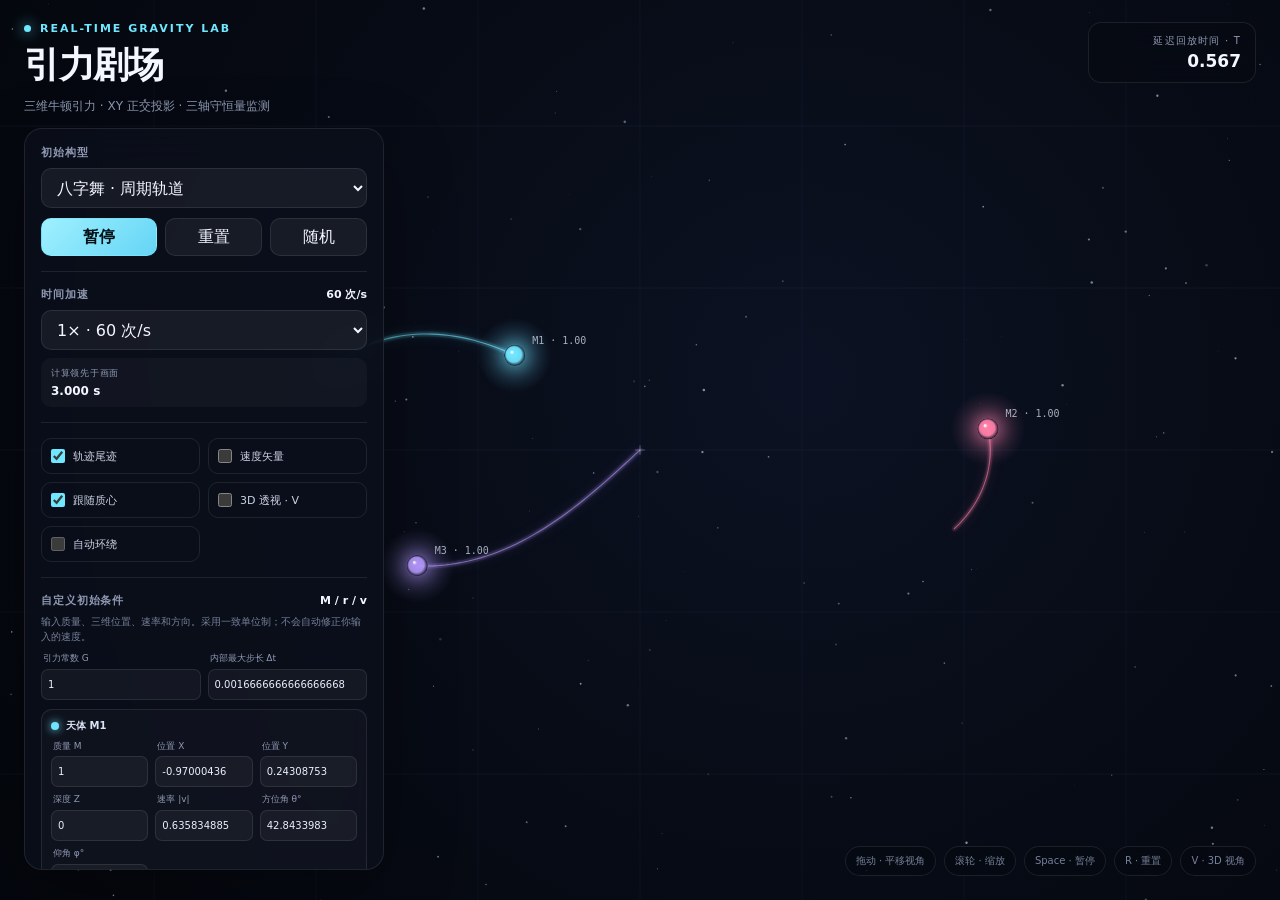
==== games/three-body/index.html @ 78cabba8 "Add files via upload" ====
<!doctype html>
<html lang="zh-CN">
<head>
  <meta charset="utf-8">
  <meta name="viewport" content="width=device-width, initial-scale=1, viewport-fit=cover">
  <meta name="theme-color" content="#05070d">
  <title>引力剧场 · 三体模拟</title>
  <style>
    :root {
      color-scheme: dark;
      --bg: #05070d;
      --panel: rgba(12, 16, 28, 0.78);
      --panel-strong: rgba(16, 21, 36, 0.94);
      --line: rgba(255, 255, 255, 0.09);
      --text: #f4f7ff;
      --muted: #8f99b3;
      --cyan: #6fe7ff;
      --violet: #a28bff;
      --danger: #ff7b9d;
    }

    * { box-sizing: border-box; }

    html, body {
      width: 100%;
      height: 100%;
      margin: 0;
      overflow: hidden;
      background: var(--bg);
      color: var(--text);
      font-family: Inter, ui-sans-serif, system-ui, -apple-system, BlinkMacSystemFont,
        "Segoe UI", "PingFang SC", "Microsoft YaHei", sans-serif;
    }

    button, select, input { font: inherit; }

    #space {
      position: fixed;
      inset: 0;
      width: 100%;
      height: 100%;
      cursor: grab;
      touch-action: none;
    }

    #space.dragging { cursor: grabbing; }

    .topbar {
      position: fixed;
      z-index: 3;
      top: 22px;
      left: 24px;
      right: 24px;
      display: flex;
      align-items: flex-start;
      justify-content: space-between;
      pointer-events: none;
    }

    .brand { max-width: 460px; }

    .eyebrow {
      display: flex;
      align-items: center;
      gap: 9px;
      margin-bottom: 6px;
      color: var(--cyan);
      font-size: 11px;
      font-weight: 760;
      letter-spacing: .18em;
      text-transform: uppercase;
    }

    .pulse {
      width: 7px;
      height: 7px;
      border-radius: 50%;
      background: var(--cyan);
      box-shadow: 0 0 14px var(--cyan);
      animation: breathe 2.2s ease-in-out infinite;
    }

    @keyframes breathe { 50% { opacity: .45; transform: scale(.72); } }

    h1 {
      margin: 0;
      font-size: clamp(22px, 3vw, 36px);
      font-weight: 680;
      letter-spacing: -.035em;
    }

    .subtitle {
      margin-top: 7px;
      color: var(--muted);
      font-size: 12px;
      line-height: 1.55;
    }

    .time-card {
      min-width: 168px;
      padding: 11px 14px;
      border: 1px solid var(--line);
      border-radius: 13px;
      background: rgba(7, 10, 18, .62);
      backdrop-filter: blur(14px);
      text-align: right;
    }

    .time-card span {
      display: block;
      color: var(--muted);
      font-size: 10px;
      letter-spacing: .12em;
    }

    .time-card strong {
      display: block;
      margin-top: 3px;
      font-variant-numeric: tabular-nums;
      font-size: 17px;
      font-weight: 580;
    }

    .panel {
      position: fixed;
      z-index: 4;
      top: 128px;
      left: 24px;
      width: 360px;
      max-height: calc(100vh - 158px);
      overflow: auto;
      padding: 16px;
      border: 1px solid var(--line);
      border-radius: 18px;
      background: var(--panel);
      box-shadow: 0 22px 70px rgba(0, 0, 0, .32);
      backdrop-filter: blur(20px) saturate(130%);
      scrollbar-width: thin;
    }

    .section + .section {
      margin-top: 15px;
      padding-top: 15px;
      border-top: 1px solid var(--line);
    }

    .label-row {
      display: flex;
      justify-content: space-between;
      align-items: center;
      margin-bottom: 8px;
      color: var(--muted);
      font-size: 11px;
      font-weight: 650;
      letter-spacing: .08em;
    }

    .label-row output {
      color: var(--text);
      font-variant-numeric: tabular-nums;
      letter-spacing: 0;
    }

    select {
      width: 100%;
      height: 40px;
      padding: 0 11px;
      border: 1px solid var(--line);
      border-radius: 10px;
      outline: none;
      color: var(--text);
      background: rgba(255, 255, 255, .055);
      cursor: pointer;
    }

    select:focus { border-color: rgba(111, 231, 255, .42); }
    select + .stat { margin-top: 8px; }

    .button-row {
      display: grid;
      grid-template-columns: 1.2fr 1fr 1fr;
      gap: 8px;
      margin-top: 10px;
    }

    button {
      min-height: 38px;
      border: 1px solid var(--line);
      border-radius: 10px;
      color: var(--text);
      background: rgba(255, 255, 255, .055);
      cursor: pointer;
      transition: transform .15s ease, background .15s ease, border-color .15s ease;
    }

    button:hover {
      background: rgba(255, 255, 255, .10);
      border-color: rgba(255, 255, 255, .18);
    }

    button:active { transform: translateY(1px); }

    button.primary {
      border-color: rgba(111, 231, 255, .3);
      color: #041015;
      background: linear-gradient(135deg, #9ff0ff, #65d5f5);
      font-weight: 720;
    }

    button.primary:hover { background: linear-gradient(135deg, #c2f7ff, #78def9); }

    input[type="range"] {
      width: 100%;
      height: 4px;
      margin: 5px 0 1px;
      appearance: none;
      border-radius: 99px;
      outline: none;
      background: linear-gradient(90deg, var(--cyan) var(--fill, 25%), rgba(255,255,255,.11) 0);
    }

    input[type="range"]::-webkit-slider-thumb {
      width: 15px;
      height: 15px;
      appearance: none;
      border: 3px solid #071019;
      border-radius: 50%;
      background: #d9faff;
      box-shadow: 0 0 0 1px rgba(111, 231, 255, .35), 0 0 13px rgba(111, 231, 255, .35);
      cursor: pointer;
    }

    .switches {
      display: grid;
      grid-template-columns: 1fr 1fr;
      gap: 8px;
    }

    .switch {
      display: flex;
      align-items: center;
      gap: 8px;
      min-height: 36px;
      padding: 0 9px;
      border: 1px solid var(--line);
      border-radius: 10px;
      color: #cbd2e4;
      font-size: 11px;
      cursor: pointer;
      user-select: none;
    }

    .switch input {
      width: 14px;
      height: 14px;
      margin: 0;
      accent-color: var(--cyan);
    }

    .stats {
      display: grid;
      grid-template-columns: repeat(2, 1fr);
      gap: 8px;
    }

    .stat {
      padding: 9px 10px;
      border-radius: 10px;
      background: rgba(255, 255, 255, .035);
    }

    .stat span {
      display: block;
      margin-bottom: 4px;
      color: var(--muted);
      font-size: 9px;
      letter-spacing: .08em;
    }

    .stat strong {
      display: block;
      overflow: hidden;
      font-size: 12px;
      font-weight: 580;
      font-variant-numeric: tabular-nums;
      text-overflow: ellipsis;
    }

    .condition-note {
      margin: -2px 0 9px;
      color: #76819a;
      font-size: 10px;
      line-height: 1.5;
    }

    .unit-grid,
    .field-grid {
      display: grid;
      grid-template-columns: repeat(2, minmax(0, 1fr));
      gap: 7px;
    }

    .field-grid { grid-template-columns: repeat(3, minmax(0, 1fr)); }

    .body-editor {
      margin-top: 9px;
      padding: 9px;
      border: 1px solid var(--line);
      border-radius: 11px;
      background: rgba(255, 255, 255, .025);
    }

    .body-editor-title {
      display: flex;
      align-items: center;
      gap: 7px;
      margin-bottom: 8px;
      color: #dce4f7;
      font-size: 10px;
      font-weight: 650;
    }

    .body-mark {
      width: 8px;
      height: 8px;
      margin: 0;
      border-radius: 50%;
      background: var(--body-color);
      box-shadow: 0 0 8px var(--body-color);
    }

    .number-field {
      display: block;
      min-width: 0;
      color: var(--muted);
      font-size: 9px;
      line-height: 1.3;
    }

    .number-field span { display: block; margin: 0 0 4px 2px; }

    .number-field input {
      width: 100%;
      min-width: 0;
      height: 31px;
      padding: 0 6px;
      border: 1px solid var(--line);
      border-radius: 7px;
      outline: none;
      color: #e9efff;
      background: rgba(255, 255, 255, .045);
      font-size: 10px;
      font-variant-numeric: tabular-nums;
    }

    .number-field input:focus {
      border-color: rgba(111, 231, 255, .45);
      background: rgba(111, 231, 255, .07);
    }

    .apply-conditions { width: 100%; margin-top: 9px; }

    .legend {
      position: fixed;
      z-index: 3;
      right: 24px;
      bottom: 24px;
      display: flex;
      gap: 8px;
      pointer-events: none;
    }

    .hint {
      padding: 7px 10px;
      border: 1px solid var(--line);
      border-radius: 99px;
      color: #77819a;
      background: rgba(6, 9, 16, .58);
      font-size: 10px;
      backdrop-filter: blur(10px);
    }

    .toast {
      position: fixed;
      z-index: 8;
      left: 50%;
      bottom: 30px;
      padding: 9px 14px;
      border: 1px solid rgba(111, 231, 255, .18);
      border-radius: 99px;
      color: #dffaff;
      background: rgba(7, 14, 22, .88);
      font-size: 11px;
      opacity: 0;
      pointer-events: none;
      transform: translate(-50%, 12px);
      transition: .25s ease;
    }

    .toast.show { opacity: 1; transform: translate(-50%, 0); }

    @media (max-width: 720px) {
      .topbar { top: 16px; left: 16px; right: 16px; }
      .subtitle { display: none; }
      .time-card { min-width: 122px; padding: 8px 10px; }
      .time-card strong { font-size: 14px; }
      .panel {
        top: auto;
        left: 12px;
        right: 12px;
        bottom: 12px;
        width: auto;
        max-height: 43vh;
        padding: 13px;
      }
      .legend { display: none; }
      .section + .section { margin-top: 11px; padding-top: 11px; }
    }
  </style>
</head>
<body>
  <canvas id="space" aria-label="三体引力模拟画布"></canvas>

  <header class="topbar">
    <div class="brand">
      <div class="eyebrow"><i class="pulse"></i>REAL-TIME GRAVITY LAB</div>
      <h1>引力剧场</h1>
      <div class="subtitle" id="modelDescription">三维牛顿万有引力 · Velocity Verlet 积分 · 实时守恒量监测</div>
    </div>
    <div class="time-card">
      <span>延迟回放时间 · T</span>
      <strong id="simTime">0.000</strong>
    </div>
  </header>

  <aside class="panel" aria-label="模拟控制台">
    <section class="section">
      <div class="label-row"><span>初始构型</span></div>
      <select id="preset">
        <option value="figure8">八字舞 · 周期轨道</option>
        <option value="chaos">混沌三角 · 高敏感</option>
        <option value="binary">双星与访客 · 散射</option>
        <option value="planetary">层级系统 · 双行星</option>
        <option value="custom" disabled>自定义初始条件</option>
      </select>
      <div class="button-row">
        <button class="primary" id="toggle">暂停</button>
        <button id="reset">重置</button>
        <button id="random">随机</button>
      </div>
    </section>

    <section class="section">
      <div class="label-row"><span>时间加速</span><output id="computeRate">60 次/s</output></div>
      <select id="timeScale" aria-label="时间加速倍率">
        <option value="0.5">0.5× · 30 次/s</option>
        <option value="1" selected>1× · 60 次/s</option>
        <option value="2">2× · 120 次/s</option>
        <option value="4">4× · 240 次/s</option>
        <option value="8">8× · 480 次/s</option>
      </select>
      <div class="stat"><span>计算领先于画面</span><strong id="bufferLead">3.000 s</strong></div>
    </section>

    <section class="section">
      <div class="switches">
        <label class="switch"><input id="trails" type="checkbox" checked>轨迹尾迹</label>
        <label class="switch"><input id="vectors" type="checkbox">速度矢量</label>
        <label class="switch"><input id="tracking" type="checkbox" checked>跟随质心</label>
        <label class="switch"><input id="view3d" type="checkbox">3D 透视 · V</label>
        <label class="switch"><input id="autoOrbit" type="checkbox">自动环绕</label>
      </div>
    </section>

    <section class="section">
      <div class="label-row"><span>自定义初始条件</span><output>M / r / v</output></div>
      <p class="condition-note">输入质量、三维位置、速率和方向。采用一致单位制；不会自动修正你输入的速度。</p>
      <div class="unit-grid">
        <label class="number-field"><span>引力常数 G</span><input id="gravityConstant" type="number" min="0" step="any" value="1"></label>
        <label class="number-field"><span>内部最大步长 Δt</span><input id="timeStep" type="number" min="0.0000001" step="any" value="0.0016666666666667"></label>
      </div>
      <div id="conditionRows"></div>
      <button class="primary apply-conditions" id="applyConditions">严格按输入初值从 T = 0 开始</button>
      <p class="condition-note" style="margin-top:8px">方位角 θ：0° 指向 +X，90° 指向 +Y。仰角 φ：0° 位于 XY 平面，90° 指向 +Z。SI 制可填写 G = 6.67430e−11。</p>
    </section>

    <section class="section">
      <div class="label-row"><span>系统状态</span><output id="bodyCount">3 个天体</output></div>
      <div class="stats">
        <div class="stat"><span>总能量 E</span><strong id="energy">—</strong></div>
        <div class="stat"><span>相对漂移 ΔE</span><strong id="drift">—</strong></div>
        <div class="stat"><span>角动量基准 |L₀|</span><strong id="angular">—</strong></div>
        <div class="stat"><span>角动量误差 ΔL</span><strong id="angularDrift">—</strong></div>
        <div class="stat"><span>质心速度</span><strong id="comSpeed">—</strong></div>
      </div>
    </section>
  </aside>

  <div class="legend">
    <span class="hint">拖动 · 平移视角</span>
    <span class="hint">滚轮 · 缩放</span>
    <span class="hint">Space · 暂停</span>
    <span class="hint">R · 重置</span>
    <span class="hint">V · 3D 视角</span>
  </div>
  <div class="toast" id="toast"></div>

  <script>
    (() => {
      'use strict';

      const canvas = document.querySelector('#space');
      const ctx = canvas.getContext('2d', { alpha: false });
      const $ = (selector) => document.querySelector(selector);
      const ui = {
        preset: $('#preset'), toggle: $('#toggle'), reset: $('#reset'), random: $('#random'),
        trails: $('#trails'), bufferLead: $('#bufferLead'),
        timeScale: $('#timeScale'), computeRate: $('#computeRate'),
        vectors: $('#vectors'), tracking: $('#tracking'),
        view3d: $('#view3d'), autoOrbit: $('#autoOrbit'), modelDescription: $('#modelDescription'),
        simTime: $('#simTime'), energy: $('#energy'), drift: $('#drift'),
        angular: $('#angular'), angularDrift: $('#angularDrift'),
        comSpeed: $('#comSpeed'), bodyCount: $('#bodyCount'),
        conditionRows: $('#conditionRows'), applyConditions: $('#applyConditions'),
        gravityConstant: $('#gravityConstant'), timeStep: $('#timeStep'),
        toast: $('#toast')
      };

      const DEFAULT_G = 1;
      const DEFAULT_STEP = 1 / 600;
      const REALTIME_HZ = 60;
      const FRAME_INTERVAL = 1 / REALTIME_HZ;
      const REPLAY_DELAY = 3;
      const PRECOMPUTE_SAMPLES = REALTIME_HZ * REPLAY_DELAY;
      const MIN_STEP_RATIO = 1e-6;
      const ENCOUNTER_SAFETY = 0.025;
      const MAX_TRAIL_POINTS = 900;
      const COLORS = ['#71e5ff', '#ff7fa8', '#b79aff'];
      const state = {
        bodies: [],
        renderBodies: [],
        replayBuffer: [],
        playbackTrails: [],
        playbackTime: 0,
        initialSnapshot: null,
        initialEnergy: 0,
        initialAngular: { x: 0, y: 0, z: 0 },
        gravityConstant: DEFAULT_G,
        fixedStep: DEFAULT_STEP,
        time: 0,
        lastFrame: performance.now(),
        running: true,
        timeScale: 1,
        realtimeAccumulator: 0,
        statsClock: 0,
        singularityReported: false,
        view3D: false,
        camera: {
          x: 0, y: 0, z: 0, scale: 180,
          targetX: 0, targetY: 0, targetZ: 0,
          yaw: -0.58, pitch: 0.58, focalLength: 6.5
        },
        drag: null,
        stars: [],
        toastTimer: null
      };

      const PRESETS = {
        figure8: {
          name: '八字舞', scale: 0.36,
          bodies: [
            [1, -0.97000436,  0.24308753, 0,  0.466203685,  0.43236573, 0],
            [1,  0.97000436, -0.24308753, 0,  0.466203685,  0.43236573, 0],
            [1,  0,           0,          0, -0.93240737, -0.86473146, 0]
          ]
        },
        chaos: {
          name: '混沌三角', scale: 0.32,
          bodies: [
            [1.18, -0.92, -0.18, -0.26,  0.24,  0.48,  0.13],
            [0.92,  0.79, -0.42,  0.18, -0.46,  0.28, -0.09],
            [1.06,  0.16,  0.94,  0.09,  0.19, -0.71, -0.07]
          ]
        },
        binary: {
          name: '双星与访客', scale: 0.23,
          bodies: [
            [2.6, -0.52, 0, 0, 0, -0.94, -0.28],
            [2.6,  0.52, 0, 0, 0,  0.94,  0.28],
            [0.72, -3.15, 0.92, -0.55, 1.78, -0.12, 0.22]
          ]
        },
        planetary: {
          name: '层级系统', scale: 0.2,
          bodies: [
            [14, 0, 0, 0, 0, 0, 0],
            [0.42, 1.35, 0, 0.18, 0, 3.15, 0.42],
            [0.64, -2.1, 0, -0.24, 0, -2.49, 0.33]
          ]
        }
      };

      function makeBody([mass, x, y, z, vx, vy, vz], index) {
        return {
          id: `${Date.now()}-${index}-${Math.random()}`,
          mass, x, y, z, vx, vy, vz, ax: 0, ay: 0, az: 0,
          color: COLORS[index % COLORS.length],
          trail: [],
          radius: 0.032 * Math.cbrt(mass) + 0.018
        };
      }

      function cloneBodies(bodies) {
        return bodies.map((body) => ({ ...body, trail: body.trail.map((p) => ({ ...p })) }));
      }

      function visibleBodies() {
        return state.renderBodies.length ? state.renderBodies : state.bodies;
      }

      function capturePhysicsSnapshot() {
        return {
          time: state.time,
          bodies: state.bodies.map((body) => ({ ...body, trail: [] }))
        };
      }

      function showReplaySnapshot(snapshot, recordTrail = true) {
        state.playbackTime = snapshot.time;
        if (state.playbackTrails.length !== snapshot.bodies.length) {
          state.playbackTrails = snapshot.bodies.map(() => []);
        }
        state.renderBodies = snapshot.bodies.map((body, index) => {
          const trail = state.playbackTrails[index];
          if (recordTrail) {
            trail.push({ x: body.x, y: body.y, z: body.z });
            if (trail.length > MAX_TRAIL_POINTS) trail.shift();
          }
          return { ...body, trail };
        });
      }

      function advancePhysicsBy(duration) {
        let remaining = duration;
        let internalSteps = 0;
        while (remaining > Math.max(1e-14, duration * 1e-12)) {
          const adaptiveStep = adaptiveStepLimit();
          if (!Number.isFinite(adaptiveStep) || adaptiveStep < state.fixedStep * MIN_STEP_RATIO) {
            state.running = false;
            ui.toggle.textContent = '继续';
            showToast('近距离引力使所需步长低于数值极限，模拟已暂停');
            return false;
          }
          const step = Math.min(state.fixedStep, adaptiveStep, remaining);
          integrate(step);
          remaining -= step;
          internalSteps++;
          if (!state.running || internalSteps > 50000) {
            state.running = false;
            ui.toggle.textContent = '继续';
            if (internalSteps > 50000) showToast('单个 60 Hz 节拍需要过多子步，模拟已暂停');
            return false;
          }
        }
        return true;
      }

      function initializeReplayBuffer() {
        state.replayBuffer = [];
        state.playbackTrails = state.bodies.map(() => []);
        state.renderBodies = [];
        state.playbackTime = 0;
        state.realtimeAccumulator = 0;
        state.running = true;
        ui.toggle.textContent = '暂停';
        showReplaySnapshot(capturePhysicsSnapshot());
        for (let sample = 0; sample < PRECOMPUTE_SAMPLES; sample++) {
          if (!advancePhysicsBy(FRAME_INTERVAL)) break;
          state.replayBuffer.push(capturePhysicsSnapshot());
        }
        const lead = state.time - state.playbackTime;
        ui.bufferLead.textContent = `${lead.toFixed(3)} s`;
        return state.replayBuffer.length === PRECOMPUTE_SAMPLES;
      }

      function removeSystemDrift(bodies) {
        const totalMass = bodies.reduce((sum, b) => sum + b.mass, 0);
        const px = bodies.reduce((sum, b) => sum + b.mass * b.vx, 0) / totalMass;
        const py = bodies.reduce((sum, b) => sum + b.mass * b.vy, 0) / totalMass;
        const pz = bodies.reduce((sum, b) => sum + b.mass * b.vz, 0) / totalMass;
        bodies.forEach((b) => { b.vx -= px; b.vy -= py; b.vz -= pz; });
      }

      function setConservationBaseline() {
        const d = diagnostics();
        state.initialEnergy = d.energy;
        state.initialAngular = { ...d.angularVector };
        state.singularityReported = false;
      }

      function formatConditionValue(value) {
        if (value === 0) return '0';
        if (Math.abs(value) >= 1e6 || Math.abs(value) < 1e-5) return value.toExponential(8);
        return Number(value.toPrecision(9)).toString();
      }

      function populateInitialEditor() {
        ui.gravityConstant.value = state.gravityConstant;
        ui.timeStep.value = state.fixedStep;
        ui.conditionRows.innerHTML = state.bodies.map((b, index) => {
          const speed = Math.hypot(b.vx, b.vy, b.vz);
          const azimuth = speed === 0 ? 0 : Math.atan2(b.vy, b.vx) * 180 / Math.PI;
          const elevation = speed === 0 ? 0 : Math.asin(Math.max(-1, Math.min(1, b.vz / speed))) * 180 / Math.PI;
          const field = (label, name, value, attributes = '') => `
            <label class="number-field"><span>${label}</span>
              <input type="number" step="any" data-field="${name}" value="${formatConditionValue(value)}" ${attributes} aria-label="天体 ${index + 1} ${label}">
            </label>`;
          return `
          <div class="body-editor" data-index="${index}">
            <div class="body-editor-title"><i class="body-mark" style="--body-color:${b.color}"></i>天体 M${index + 1}</div>
            <div class="field-grid">
              ${field('质量 M', 'mass', b.mass, 'min="0"')}
              ${field('位置 X', 'x', b.x)}
              ${field('位置 Y', 'y', b.y)}
              ${field('深度 Z', 'z', b.z)}
              ${field('速率 |v|', 'speed', speed, 'min="0"')}
              ${field('方位角 θ°', 'azimuth', azimuth)}
              ${field('仰角 φ°', 'elevation', elevation, 'min="-90" max="90"')}
            </div>
          </div>
        `;
        }).join('');
      }

      function applyInitialConditions() {
        const rows = [...ui.conditionRows.querySelectorAll('.body-editor')];
        const values = rows.map((row) => {
          const read = (field) => Number(row.querySelector(`[data-field="${field}"]`).value);
          return {
            mass: read('mass'), x: read('x'), y: read('y'), z: read('z'),
            speed: read('speed'), azimuth: read('azimuth'), elevation: read('elevation')
          };
        });
        const gravityConstant = Number(ui.gravityConstant.value);
        const fixedStep = Number(ui.timeStep.value);
        if (!Number.isFinite(gravityConstant) || gravityConstant <= 0 || !Number.isFinite(fixedStep) || fixedStep <= 0) {
          showToast('参数无效：G 与固定步长必须是大于 0 的有限数值');
          return;
        }
        if (values.some((v) =>
          ![v.mass, v.x, v.y, v.z, v.speed, v.azimuth, v.elevation].every(Number.isFinite) ||
          v.mass <= 0 || v.speed < 0 || Math.abs(v.elevation) > 90
        )) {
          showToast('参数无效：质量须大于 0、速率须非负、仰角须在 −90° 至 90°');
          return;
        }
        for (let i = 0; i < values.length; i++) {
          for (let j = i + 1; j < values.length; j++) {
            if (Math.hypot(
              values[j].x - values[i].x,
              values[j].y - values[i].y,
              values[j].z - values[i].z
            ) === 0) {
              showToast('参数无效：两个点质量不能处在完全相同的位置');
              return;
            }
          }
        }
        state.bodies = values.map((v, index) => {
          const theta = v.azimuth * Math.PI / 180;
          const phi = v.elevation * Math.PI / 180;
          const horizontalSpeed = v.speed * Math.cos(phi);
          return makeBody([
            v.mass, v.x, v.y, v.z,
            horizontalSpeed * Math.cos(theta),
            horizontalSpeed * Math.sin(theta),
            v.speed * Math.sin(phi)
          ], index);
        });
        state.gravityConstant = gravityConstant;
        state.fixedStep = fixedStep;
        computeAccelerations();
        state.time = 0;
        setConservationBaseline();
        state.initialSnapshot = cloneBodies(state.bodies);
        ui.preset.value = 'custom';
        fitBodies();
        populateInitialEditor();
        const buffered = initializeReplayBuffer();
        updateStats(true);
        if (buffered) showToast(`已预算 3 秒；正以 ${REALTIME_HZ * state.timeScale} 次/s 延迟回放`);
      }

      function loadPreset(key, announce = true) {
        const preset = PRESETS[key];
        if (!preset) return;
        state.gravityConstant = DEFAULT_G;
        state.fixedStep = DEFAULT_STEP;
        state.bodies = preset.bodies.map(makeBody);
        removeSystemDrift(state.bodies);
        computeAccelerations();
        state.time = 0;
        setConservationBaseline();
        state.initialSnapshot = cloneBodies(state.bodies);
        fitView(preset.scale);
        populateInitialEditor();
        const buffered = initializeReplayBuffer();
        updateStats(true);
        if (announce && buffered) showToast(`「${preset.name}」已预算 3 秒并以 ${state.timeScale}× 回放`);
      }

      function resetSimulation() {
        state.bodies = cloneBodies(state.initialSnapshot);
        computeAccelerations();
        state.time = 0;
        setConservationBaseline();
        if (PRESETS[ui.preset.value]) fitView(PRESETS[ui.preset.value].scale);
        else fitBodies();
        populateInitialEditor();
        const buffered = initializeReplayBuffer();
        updateStats(true);
        if (buffered) showToast(`已重新预算 3 秒并从 T = 0 以 ${state.timeScale}× 回放`);
      }

      function randomSystem() {
        const bodies = [];
        const phase = Math.random() * Math.PI * 2;
        for (let i = 0; i < 3; i++) {
          const angle = phase + i * Math.PI * 2 / 3 + (Math.random() - .5) * .65;
          const distance = .62 + Math.random() * .72;
          const mass = .65 + Math.random() * .9;
          const orbital = .42 + Math.random() * .48;
          bodies.push(makeBody([
            mass,
            Math.cos(angle) * distance,
            Math.sin(angle) * distance,
            (Math.random() - .5) * .7,
            -Math.sin(angle) * orbital + (Math.random() - .5) * .24,
            Math.cos(angle) * orbital + (Math.random() - .5) * .24,
            (Math.random() - .5) * .36
          ], i));
        }
        removeSystemDrift(bodies);
        state.gravityConstant = DEFAULT_G;
        state.fixedStep = DEFAULT_STEP;
        state.bodies = bodies;
        computeAccelerations();
        state.time = 0;
        setConservationBaseline();
        state.initialSnapshot = cloneBodies(state.bodies);
        ui.preset.value = 'custom';
        fitBodies();
        populateInitialEditor();
        const buffered = initializeReplayBuffer();
        updateStats(true);
        if (buffered) showToast(`随机系统已预算 3 秒并以 ${state.timeScale}× 回放`);
      }

      function computeAccelerations() {
        for (const b of state.bodies) { b.ax = 0; b.ay = 0; b.az = 0; }
        for (let i = 0; i < state.bodies.length; i++) {
          for (let j = i + 1; j < state.bodies.length; j++) {
            const a = state.bodies[i];
            const b = state.bodies[j];
            const dx = b.x - a.x;
            const dy = b.y - a.y;
            const dz = b.z - a.z;
            const r2 = dx * dx + dy * dy + dz * dz;
            if (r2 === 0) {
              state.running = false;
              ui.toggle.textContent = '继续';
              if (!state.singularityReported) {
                state.singularityReported = true;
                showToast('点质量位置重合：牛顿引力在此处为奇点，模拟已暂停');
              }
              continue;
            }
            const invR3 = 1 / (r2 * Math.sqrt(r2));
            a.ax += state.gravityConstant * b.mass * dx * invR3;
            a.ay += state.gravityConstant * b.mass * dy * invR3;
            a.az += state.gravityConstant * b.mass * dz * invR3;
            b.ax -= state.gravityConstant * a.mass * dx * invR3;
            b.ay -= state.gravityConstant * a.mass * dy * invR3;
            b.az -= state.gravityConstant * a.mass * dz * invR3;
          }
        }
      }

      function adaptiveStepLimit() {
        let limit = state.fixedStep;
        for (let i = 0; i < state.bodies.length; i++) {
          for (let j = i + 1; j < state.bodies.length; j++) {
            const a = state.bodies[i];
            const b = state.bodies[j];
            const r = Math.hypot(b.x - a.x, b.y - a.y, b.z - a.z);
            if (r === 0) return 0;
            const encounterStep = ENCOUNTER_SAFETY * Math.sqrt(
              r ** 3 / (state.gravityConstant * (a.mass + b.mass))
            );
            const relativeSpeed = Math.hypot(b.vx - a.vx, b.vy - a.vy, b.vz - a.vz);
            const crossingStep = relativeSpeed > 0 ? ENCOUNTER_SAFETY * r / relativeSpeed : Infinity;
            limit = Math.min(limit, encounterStep, crossingStep);
          }
        }
        return limit;
      }

      function integrate(dt) {
        for (const b of state.bodies) {
          b.vx += b.ax * dt * .5;
          b.vy += b.ay * dt * .5;
          b.vz += b.az * dt * .5;
          b.x += b.vx * dt;
          b.y += b.vy * dt;
          b.z += b.vz * dt;
        }
        computeAccelerations();
        for (const b of state.bodies) {
          b.vx += b.ax * dt * .5;
          b.vy += b.ay * dt * .5;
          b.vz += b.az * dt * .5;
        }
        state.time += dt;
      }

      function centerOfMass(bodies = state.bodies) {
        const total = bodies.reduce((sum, b) => sum + b.mass, 0) || 1;
        return {
          x: bodies.reduce((sum, b) => sum + b.x * b.mass, 0) / total,
          y: bodies.reduce((sum, b) => sum + b.y * b.mass, 0) / total,
          z: bodies.reduce((sum, b) => sum + b.z * b.mass, 0) / total,
          vx: bodies.reduce((sum, b) => sum + b.vx * b.mass, 0) / total,
          vy: bodies.reduce((sum, b) => sum + b.vy * b.mass, 0) / total,
          vz: bodies.reduce((sum, b) => sum + b.vz * b.mass, 0) / total
        };
      }

      function diagnostics(bodies = state.bodies) {
        let kinetic = 0;
        let potential = 0;
        let lx = 0;
        let ly = 0;
        let lz = 0;
        for (const b of bodies) {
          kinetic += .5 * b.mass * (b.vx * b.vx + b.vy * b.vy + b.vz * b.vz);
          lx += b.mass * (b.y * b.vz - b.z * b.vy);
          ly += b.mass * (b.z * b.vx - b.x * b.vz);
          lz += b.mass * (b.x * b.vy - b.y * b.vx);
        }
        for (let i = 0; i < bodies.length; i++) {
          for (let j = i + 1; j < bodies.length; j++) {
            const a = bodies[i];
            const b = bodies[j];
            const r = Math.hypot(b.x - a.x, b.y - a.y, b.z - a.z);
            potential -= state.gravityConstant * a.mass * b.mass / r;
          }
        }
        return {
          energy: kinetic + potential,
          angular: Math.hypot(lx, ly, lz),
          angularVector: { x: lx, y: ly, z: lz },
          com: centerOfMass(bodies)
        };
      }

      function compactNumber(value) {
        if (!Number.isFinite(value)) return '—';
        if (Math.abs(value) >= 1000 || (Math.abs(value) < .001 && value !== 0)) return value.toExponential(3);
        return value.toFixed(4);
      }

      function updateStats(force = false) {
        if (!force && state.statsClock < .12) return;
        state.statsClock = 0;
        const shownBodies = visibleBodies();
        const d = diagnostics(shownBodies);
        const drift = state.initialEnergy === 0 ? 0 : (d.energy - state.initialEnergy) / Math.abs(state.initialEnergy);
        const angularError = Math.hypot(
          d.angularVector.x - state.initialAngular.x,
          d.angularVector.y - state.initialAngular.y,
          d.angularVector.z - state.initialAngular.z
        );
        const initialAngularMagnitude = Math.hypot(
          state.initialAngular.x, state.initialAngular.y, state.initialAngular.z
        );
        const relativeAngularError = initialAngularMagnitude > 1e-12
          ? angularError / initialAngularMagnitude
          : null;
        ui.simTime.textContent = state.playbackTime.toFixed(3);
        ui.energy.textContent = compactNumber(d.energy);
        ui.drift.textContent = `${drift >= 0 ? '+' : ''}${(drift * 100).toFixed(4)}%`;
        ui.drift.style.color = Math.abs(drift) > .002 ? '#ff9cb3' : '#aeb8cf';
        ui.angular.textContent = compactNumber(initialAngularMagnitude);
        ui.angularDrift.textContent = relativeAngularError === null
          ? `${compactNumber(angularError)} abs`
          : `${(relativeAngularError * 100).toExponential(2)}%`;
        ui.angularDrift.style.color = (relativeAngularError ?? angularError) > 1e-5 ? '#ffcf91' : '#aeb8cf';
        ui.comSpeed.textContent = compactNumber(Math.hypot(d.com.vx, d.com.vy, d.com.vz));
        ui.bodyCount.textContent = `${shownBodies.length} 个天体`;
        ui.bufferLead.textContent = `${Math.max(0, state.time - state.playbackTime).toFixed(3)} s`;
      }

      function resize() {
        const dpr = Math.min(devicePixelRatio || 1, 2);
        const width = innerWidth;
        const height = innerHeight;
        canvas.width = Math.round(width * dpr);
        canvas.height = Math.round(height * dpr);
        canvas.style.width = `${width}px`;
        canvas.style.height = `${height}px`;
        ctx.setTransform(dpr, 0, 0, dpr, 0, 0);
        createStars(width, height);
      }

      function createStars(width, height) {
        const count = Math.min(260, Math.floor(width * height / 6500));
        state.stars = Array.from({ length: count }, () => ({
          x: Math.random() * width,
          y: Math.random() * height,
          r: Math.random() * 1.15 + .15,
          a: Math.random() * .5 + .12,
          layer: Math.random() * .45 + .08
        }));
      }

      function fitView(scaleRatio) {
        const com = centerOfMass();
        state.camera.x = state.camera.targetX = com.x;
        state.camera.y = state.camera.targetY = com.y;
        state.camera.z = state.camera.targetZ = com.z;
        state.camera.scale = Math.max(70, Math.min(innerWidth, innerHeight) * scaleRatio);
      }

      function fitBodies() {
        const com = centerOfMass();
        state.camera.x = state.camera.targetX = com.x;
        state.camera.y = state.camera.targetY = com.y;
        state.camera.z = state.camera.targetZ = com.z;
        const radius = Math.max(
          ...state.bodies.map((b) => Math.hypot(b.x - com.x, b.y - com.y, b.z - com.z)),
          1e-12
        );
        state.camera.scale = Math.max(1e-12, Math.min(1e12,
          Math.min(innerWidth, innerHeight) * .34 / radius
        ));
      }

      function worldToScreen(x, y, z = 0) {
        if (state.view3D) {
          const dx = x - state.camera.x;
          const dy = y - state.camera.y;
          const dz = z - state.camera.z;
          const cy = Math.cos(state.camera.yaw);
          const sy = Math.sin(state.camera.yaw);
          const cp = Math.cos(state.camera.pitch);
          const sp = Math.sin(state.camera.pitch);
          const rx = cy * dx - sy * dy;
          const ry = sy * dx + cy * dy;
          const vertical = cp * ry + sp * dz;
          const depth = sp * ry - cp * dz;
          const rawPerspective = state.camera.focalLength / (state.camera.focalLength + depth);
          const perspective = Math.max(.22, Math.min(3.2, rawPerspective));
          return {
            x: innerWidth / 2 + rx * state.camera.scale * perspective,
            y: innerHeight / 2 - vertical * state.camera.scale * perspective,
            depth,
            perspective
          };
        }
        return {
          x: innerWidth / 2 + (x - state.camera.x) * state.camera.scale,
          y: innerHeight / 2 - (y - state.camera.y) * state.camera.scale,
          depth: 0,
          perspective: 1
        };
      }

      function screenToWorld(x, y) {
        return {
          x: state.camera.x + (x - innerWidth / 2) / state.camera.scale,
          y: state.camera.y - (y - innerHeight / 2) / state.camera.scale
        };
      }

      function drawBackground() {
        const width = innerWidth;
        const height = innerHeight;
        const bg = ctx.createRadialGradient(width * .63, height * .42, 0, width * .63, height * .42, Math.max(width, height) * .85);
        bg.addColorStop(0, '#0c1223');
        bg.addColorStop(.45, '#070b15');
        bg.addColorStop(1, '#03050a');
        ctx.fillStyle = bg;
        ctx.fillRect(0, 0, width, height);

        for (const star of state.stars) {
          const px = ((star.x - state.camera.x * state.camera.scale * star.layer) % width + width) % width;
          const py = ((star.y + state.camera.y * state.camera.scale * star.layer) % height + height) % height;
          ctx.globalAlpha = star.a;
          ctx.fillStyle = '#dbe7ff';
          ctx.beginPath();
          ctx.arc(px, py, star.r, 0, Math.PI * 2);
          ctx.fill();
        }
        ctx.globalAlpha = 1;
      }

      function niceGridStep() {
        const desiredWorld = 90 / state.camera.scale;
        const power = 10 ** Math.floor(Math.log10(desiredWorld));
        const normalized = desiredWorld / power;
        return (normalized < 2 ? 2 : normalized < 5 ? 5 : 10) * power;
      }

      function drawGrid() {
        if (state.view3D) {
          draw3DGrid();
          return;
        }
        const step = niceGridStep();
        const left = screenToWorld(0, 0).x;
        const right = screenToWorld(innerWidth, 0).x;
        const top = screenToWorld(0, 0).y;
        const bottom = screenToWorld(0, innerHeight).y;
        ctx.save();
        ctx.lineWidth = 1;
        ctx.strokeStyle = 'rgba(130, 159, 210, .055)';
        ctx.beginPath();
        for (let x = Math.floor(left / step) * step; x <= right; x += step) {
          const sx = worldToScreen(x, 0).x;
          ctx.moveTo(sx, 0);
          ctx.lineTo(sx, innerHeight);
        }
        for (let y = Math.floor(bottom / step) * step; y <= top; y += step) {
          const sy = worldToScreen(0, y).y;
          ctx.moveTo(0, sy);
          ctx.lineTo(innerWidth, sy);
        }
        ctx.stroke();
        ctx.restore();
      }

      function draw3DGrid() {
        const step = niceGridStep();
        const extent = Math.max(innerWidth, innerHeight) / state.camera.scale * 1.05;
        const minX = Math.floor((state.camera.x - extent) / step) * step;
        const maxX = Math.ceil((state.camera.x + extent) / step) * step;
        const minY = Math.floor((state.camera.y - extent) / step) * step;
        const maxY = Math.ceil((state.camera.y + extent) / step) * step;
        ctx.save();
        ctx.lineWidth = 1;
        ctx.strokeStyle = 'rgba(130, 159, 210, .085)';
        ctx.beginPath();
        for (let x = minX; x <= maxX + step * .1; x += step) {
          const a = worldToScreen(x, minY, 0);
          const b = worldToScreen(x, maxY, 0);
          ctx.moveTo(a.x, a.y); ctx.lineTo(b.x, b.y);
        }
        for (let y = minY; y <= maxY + step * .1; y += step) {
          const a = worldToScreen(minX, y, 0);
          const b = worldToScreen(maxX, y, 0);
          ctx.moveTo(a.x, a.y); ctx.lineTo(b.x, b.y);
        }
        ctx.stroke();

        const x1 = worldToScreen(minX, 0, 0), x2 = worldToScreen(maxX, 0, 0);
        const y1 = worldToScreen(0, minY, 0), y2 = worldToScreen(0, maxY, 0);
        ctx.lineWidth = 1.25;
        ctx.strokeStyle = 'rgba(111, 231, 255, .24)';
        ctx.beginPath(); ctx.moveTo(x1.x, x1.y); ctx.lineTo(x2.x, x2.y); ctx.stroke();
        ctx.strokeStyle = 'rgba(255, 127, 168, .20)';
        ctx.beginPath(); ctx.moveTo(y1.x, y1.y); ctx.lineTo(y2.x, y2.y); ctx.stroke();
        ctx.restore();
      }

      function drawTrails() {
        if (!ui.trails.checked) return;
        ctx.save();
        ctx.lineCap = 'round';
        ctx.lineJoin = 'round';
        for (const b of visibleBodies()) {
          if (b.trail.length < 2) continue;
          const start = Math.max(0, b.trail.length - MAX_TRAIL_POINTS);
          for (let pass = 0; pass < 2; pass++) {
            ctx.beginPath();
            for (let i = start; i < b.trail.length; i++) {
              const p = worldToScreen(b.trail[i].x, b.trail[i].y, b.trail[i].z);
              if (i === start) ctx.moveTo(p.x, p.y);
              else ctx.lineTo(p.x, p.y);
            }
            ctx.strokeStyle = b.color;
            ctx.globalAlpha = pass === 0 ? .11 : .58;
            ctx.lineWidth = pass === 0 ? 5 : 1.1;
            ctx.shadowBlur = pass === 0 ? 13 : 4;
            ctx.shadowColor = b.color;
            ctx.stroke();
          }
        }
        ctx.restore();
      }

      function drawCenterOfMass() {
        const com = centerOfMass(visibleBodies());
        const p = worldToScreen(com.x, com.y, com.z);
        ctx.save();
        ctx.translate(p.x, p.y);
        ctx.strokeStyle = 'rgba(255,255,255,.26)';
        ctx.lineWidth = 1;
        ctx.beginPath();
        ctx.moveTo(-5, 0); ctx.lineTo(5, 0);
        ctx.moveTo(0, -5); ctx.lineTo(0, 5);
        ctx.stroke();
        ctx.restore();
      }

      function drawVelocityVector(b) {
        const p = worldToScreen(b.x, b.y, b.z);
        const vectorScale = .16;
        const end = worldToScreen(
          b.x + b.vx * vectorScale,
          b.y + b.vy * vectorScale,
          b.z + b.vz * vectorScale
        );
        const ex = end.x;
        const ey = end.y;
        const angle = Math.atan2(ey - p.y, ex - p.x);
        ctx.save();
        ctx.strokeStyle = b.color;
        ctx.fillStyle = b.color;
        ctx.globalAlpha = .75;
        ctx.lineWidth = 1.25;
        ctx.beginPath();
        ctx.moveTo(p.x, p.y);
        ctx.lineTo(ex, ey);
        ctx.stroke();
        ctx.beginPath();
        ctx.moveTo(ex, ey);
        ctx.lineTo(ex - 6 * Math.cos(angle - .45), ey - 6 * Math.sin(angle - .45));
        ctx.lineTo(ex - 6 * Math.cos(angle + .45), ey - 6 * Math.sin(angle + .45));
        ctx.closePath();
        ctx.fill();
        ctx.restore();
      }

      function drawBody(b, index) {
        const p = worldToScreen(b.x, b.y, b.z);
        const radius = Math.max(5, Math.min(25, (6 + Math.cbrt(b.mass) * 4.4) * p.perspective));
        ctx.save();
        ctx.globalCompositeOperation = 'lighter';
        const halo = ctx.createRadialGradient(p.x, p.y, radius * .2, p.x, p.y, radius * 3.6);
        halo.addColorStop(0, `${b.color}8c`);
        halo.addColorStop(.28, `${b.color}2c`);
        halo.addColorStop(1, `${b.color}00`);
        ctx.fillStyle = halo;
        ctx.beginPath();
        ctx.arc(p.x, p.y, radius * 3.6, 0, Math.PI * 2);
        ctx.fill();
        ctx.globalCompositeOperation = 'source-over';

        const sphere = ctx.createRadialGradient(p.x - radius * .3, p.y - radius * .34, radius * .05, p.x, p.y, radius);
        sphere.addColorStop(0, '#ffffff');
        sphere.addColorStop(.18, b.color);
        sphere.addColorStop(.72, `${b.color}d9`);
        sphere.addColorStop(1, '#101523');
        ctx.fillStyle = sphere;
        ctx.shadowBlur = 20;
        ctx.shadowColor = b.color;
        ctx.beginPath();
        ctx.arc(p.x, p.y, radius, 0, Math.PI * 2);
        ctx.fill();
        ctx.shadowBlur = 0;

        ctx.fillStyle = 'rgba(226, 233, 249, .72)';
        ctx.font = '10px ui-monospace, SFMono-Regular, Consolas, monospace';
        ctx.fillText(`M${index + 1} · ${b.mass.toFixed(2)}`, p.x + radius + 7, p.y - radius - 1);
        ctx.restore();
      }

      function drawDepthGuides() {
        if (!state.view3D) return;
        ctx.save();
        ctx.setLineDash([3, 5]);
        ctx.lineWidth = 1;
        for (const b of visibleBodies()) {
          const plane = worldToScreen(b.x, b.y, 0);
          const body = worldToScreen(b.x, b.y, b.z);
          ctx.strokeStyle = `${b.color}3d`;
          ctx.beginPath();
          ctx.moveTo(plane.x, plane.y);
          ctx.lineTo(body.x, body.y);
          ctx.stroke();
          ctx.fillStyle = `${b.color}66`;
          ctx.beginPath();
          ctx.arc(plane.x, plane.y, 2, 0, Math.PI * 2);
          ctx.fill();
        }
        ctx.restore();
      }

      function drawOrientationGizmo() {
        if (!state.view3D) return;
        const origin = { x: innerWidth - 62, y: 116 };
        const cy = Math.cos(state.camera.yaw);
        const sy = Math.sin(state.camera.yaw);
        const cp = Math.cos(state.camera.pitch);
        const sp = Math.sin(state.camera.pitch);
        const project = (x, y, z) => {
          const rx = cy * x - sy * y;
          const ry = sy * x + cy * y;
          return { x: rx * 27, y: -(cp * ry + sp * z) * 27 };
        };
        const axes = [
          ['X', '#71e5ff', project(1, 0, 0)],
          ['Y', '#ff7fa8', project(0, 1, 0)],
          ['Z', '#b79aff', project(0, 0, 1)]
        ];
        ctx.save();
        ctx.font = '9px ui-monospace, SFMono-Regular, Consolas, monospace';
        ctx.lineWidth = 1.5;
        for (const [label, color, end] of axes) {
          ctx.strokeStyle = color;
          ctx.fillStyle = color;
          ctx.beginPath();
          ctx.moveTo(origin.x, origin.y);
          ctx.lineTo(origin.x + end.x, origin.y + end.y);
          ctx.stroke();
          ctx.fillText(label, origin.x + end.x * 1.15 - 2, origin.y + end.y * 1.15 + 3);
        }
        ctx.fillStyle = 'rgba(255,255,255,.5)';
        ctx.beginPath(); ctx.arc(origin.x, origin.y, 2, 0, Math.PI * 2); ctx.fill();
        ctx.restore();
      }

      function render() {
        const bodies = visibleBodies();
        drawBackground();
        drawGrid();
        drawTrails();
        drawDepthGuides();
        drawCenterOfMass();
        if (ui.vectors.checked) bodies.forEach(drawVelocityVector);
        const ordered = bodies
          .map((body, index) => ({ body, index, depth: worldToScreen(body.x, body.y, body.z).depth }))
          .sort((a, b) => b.depth - a.depth);
        ordered.forEach(({ body, index }) => drawBody(body, index));
        drawOrientationGizmo();
      }

      function frame(now) {
        const realDelta = Math.min((now - state.lastFrame) / 1000, .05);
        state.lastFrame = now;
        state.statsClock += realDelta;

        if (state.running) {
          state.realtimeAccumulator += realDelta * state.timeScale;
          let realtimeTicks = 0;
          while (state.realtimeAccumulator >= FRAME_INTERVAL && realtimeTicks < 24) {
            if (!advancePhysicsBy(FRAME_INTERVAL)) break;
            state.replayBuffer.push(capturePhysicsSnapshot());
            const replaySnapshot = state.replayBuffer.shift();
            if (replaySnapshot) showReplaySnapshot(replaySnapshot);
            state.realtimeAccumulator -= FRAME_INTERVAL;
            realtimeTicks++;
          }
          if (realtimeTicks === 24) {
            state.realtimeAccumulator = Math.min(state.realtimeAccumulator, FRAME_INTERVAL);
          }
        }

        const shownBodies = visibleBodies();
        if (ui.tracking.checked && shownBodies.length) {
          const com = centerOfMass(shownBodies);
          state.camera.targetX = com.x;
          state.camera.targetY = com.y;
          state.camera.targetZ = com.z;
          state.camera.x += (state.camera.targetX - state.camera.x) * .055;
          state.camera.y += (state.camera.targetY - state.camera.y) * .055;
          state.camera.z += (state.camera.targetZ - state.camera.z) * .055;
        }
        if (state.view3D && ui.autoOrbit.checked) state.camera.yaw += realDelta * .16;

        updateStats();
        render();
        requestAnimationFrame(frame);
      }

      function toggleRunning() {
        state.running = !state.running;
        ui.toggle.textContent = state.running ? '暂停' : '继续';
        ui.toggle.setAttribute('aria-pressed', String(!state.running));
      }

      function updateTimeScale(announce = true) {
        const requested = Number(ui.timeScale.value);
        state.timeScale = [0.5, 1, 2, 4, 8].includes(requested) ? requested : 1;
        const operationsPerSecond = REALTIME_HZ * state.timeScale;
        ui.computeRate.textContent = `${operationsPerSecond} 次/s`;
        if (announce) {
          showToast(`${state.timeScale}×：每个现实秒计算并呈现 ${operationsPerSecond} 个固定物理节拍`);
        }
      }

      function set3DView(enabled, announce = true) {
        state.view3D = Boolean(enabled);
        ui.view3d.checked = state.view3D;
        ui.autoOrbit.disabled = !state.view3D;
        ui.modelDescription.textContent = state.view3D
          ? '三维牛顿引力 · 透视轨道相机 · 三轴守恒量监测'
          : '三维牛顿引力 · XY 正交投影 · 三轴守恒量监测';
        if (announce) {
          showToast(state.view3D
            ? '3D 视角：拖动环绕，Shift + 拖动平移，滚轮缩放'
            : '已返回 XY 平面正交视图');
        }
      }

      function showToast(message) {
        ui.toast.textContent = message;
        ui.toast.classList.add('show');
        clearTimeout(state.toastTimer);
        state.toastTimer = setTimeout(() => ui.toast.classList.remove('show'), 2200);
      }

      ui.preset.addEventListener('change', () => loadPreset(ui.preset.value));
      ui.toggle.addEventListener('click', toggleRunning);
      ui.reset.addEventListener('click', resetSimulation);
      ui.random.addEventListener('click', randomSystem);
      ui.applyConditions.addEventListener('click', applyInitialConditions);
      ui.timeScale.addEventListener('change', () => updateTimeScale());
      ui.view3d.addEventListener('change', () => set3DView(ui.view3d.checked));
      ui.trails.addEventListener('change', () => {
        if (!ui.trails.checked) {
          state.playbackTrails = visibleBodies().map(() => []);
          state.renderBodies.forEach((b, index) => { b.trail = state.playbackTrails[index]; });
        }
      });

      canvas.addEventListener('pointerdown', (event) => {
        canvas.setPointerCapture(event.pointerId);
        const orbiting = state.view3D && !event.shiftKey;
        state.drag = orbiting
          ? {
              mode: 'orbit', x: event.clientX, y: event.clientY,
              yaw: state.camera.yaw, pitch: state.camera.pitch
            }
          : {
              mode: 'pan', x: event.clientX, y: event.clientY,
              cameraX: state.camera.x, cameraY: state.camera.y
            };
        canvas.classList.add('dragging');
        if (!orbiting) ui.tracking.checked = false;
      });

      canvas.addEventListener('pointermove', (event) => {
        if (!state.drag) return;
        if (state.drag.mode === 'orbit') {
          state.camera.yaw = state.drag.yaw + (event.clientX - state.drag.x) * .006;
          state.camera.pitch = Math.max(-1.36, Math.min(1.36,
            state.drag.pitch + (event.clientY - state.drag.y) * .006
          ));
          return;
        }
        state.camera.x = state.drag.cameraX - (event.clientX - state.drag.x) / state.camera.scale;
        state.camera.y = state.drag.cameraY + (event.clientY - state.drag.y) / state.camera.scale;
        state.camera.targetX = state.camera.x;
        state.camera.targetY = state.camera.y;
      });

      const endDrag = () => { state.drag = null; canvas.classList.remove('dragging'); };
      canvas.addEventListener('pointerup', endDrag);
      canvas.addEventListener('pointercancel', endDrag);

      canvas.addEventListener('wheel', (event) => {
        event.preventDefault();
        if (state.view3D) {
          const factor = Math.exp(-event.deltaY * .0012);
          state.camera.scale = Math.max(1e-12, Math.min(1e12, state.camera.scale * factor));
          return;
        }
        const before = screenToWorld(event.clientX, event.clientY);
        const factor = Math.exp(-event.deltaY * .0012);
        state.camera.scale = Math.max(1e-12, Math.min(1e12, state.camera.scale * factor));
        const after = screenToWorld(event.clientX, event.clientY);
        state.camera.x += before.x - after.x;
        state.camera.y += before.y - after.y;
        state.camera.targetX = state.camera.x;
        state.camera.targetY = state.camera.y;
        ui.tracking.checked = false;
      }, { passive: false });

      window.addEventListener('keydown', (event) => {
        if (event.key.toLowerCase() === 'v') {
          event.preventDefault();
          set3DView(!state.view3D);
          return;
        }
        if (event.target.matches('select, input, button')) return;
        if (event.code === 'Space') { event.preventDefault(); toggleRunning(); }
        if (event.key.toLowerCase() === 'r') resetSimulation();
      });
      window.addEventListener('resize', resize);

      resize();
      updateTimeScale(false);
      set3DView(false, false);
      loadPreset('figure8', false);
      requestAnimationFrame(frame);
    })();
  </script>
</body>
</html>
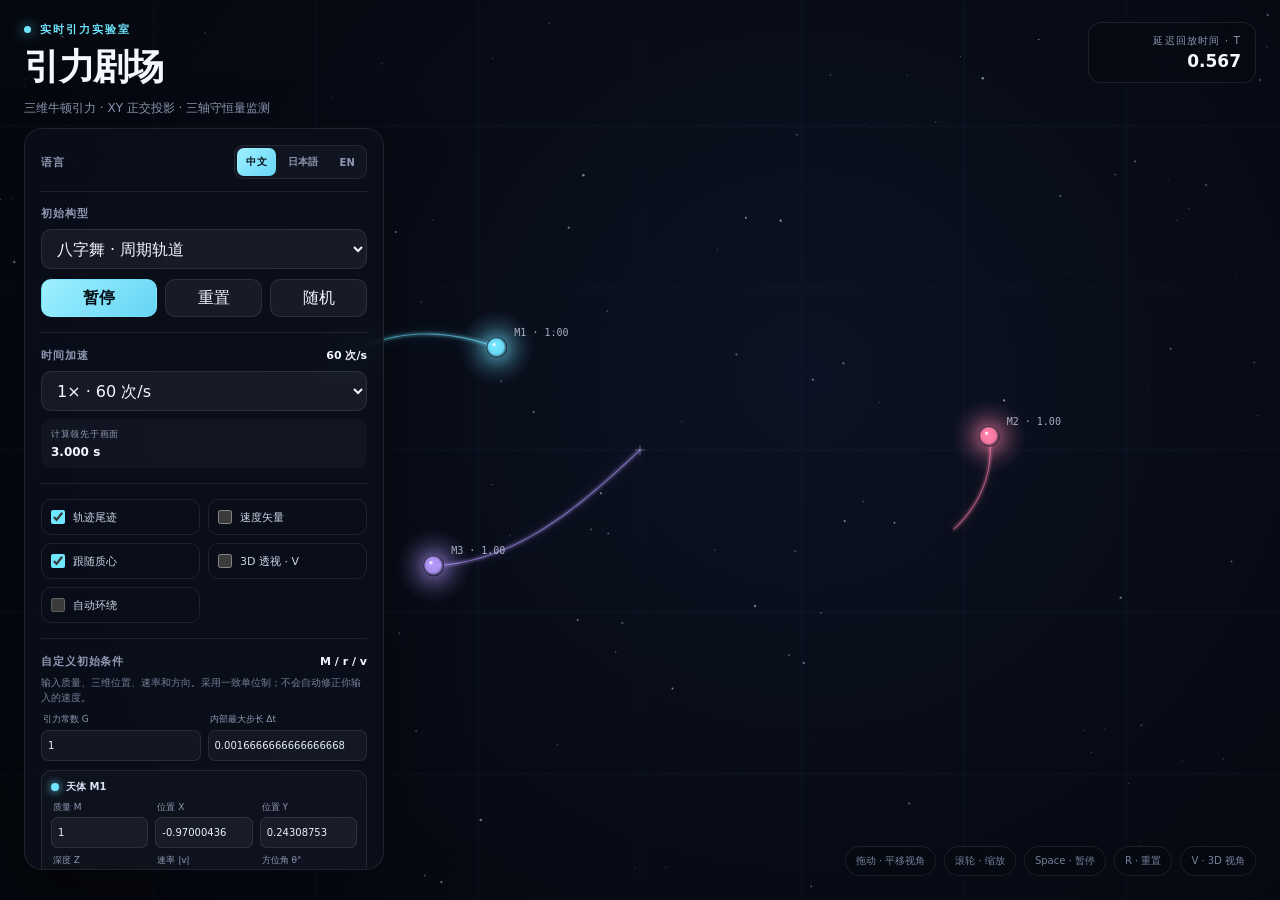
==== commit 64a31d8e: "Add files via upload" ====
--- a/games/three-body/index.html
+++ b/games/three-body/index.html
@@ -161,6 +161,56 @@
       letter-spacing: 0;
     }
 
+    .language-bar {
+      display: flex;
+      align-items: center;
+      justify-content: space-between;
+      gap: 12px;
+      margin-bottom: 14px;
+      padding-bottom: 12px;
+      border-bottom: 1px solid var(--line);
+    }
+
+    .language-bar > span {
+      color: var(--muted);
+      font-size: 11px;
+      font-weight: 650;
+      letter-spacing: .08em;
+    }
+
+    .lang-switch {
+      display: flex;
+      gap: 3px;
+      padding: 2px;
+      border: 1px solid var(--line);
+      border-radius: 9px;
+      background: rgba(255, 255, 255, .03);
+    }
+
+    .lang-switch button {
+      min-height: 28px;
+      padding: 0 9px;
+      border: 0;
+      border-radius: 7px;
+      color: var(--muted);
+      background: transparent;
+      font-size: 10px;
+      font-weight: 650;
+      letter-spacing: .02em;
+    }
+
+    .lang-switch button:hover {
+      color: var(--text);
+      border-color: transparent;
+      background: rgba(255, 255, 255, .08);
+    }
+
+    .lang-switch button.active,
+    .lang-switch button.active:hover {
+      color: #071019;
+      background: linear-gradient(135deg, #9ff0ff, #65d5f5);
+    }
+
     select {
       width: 100%;
       height: 40px;
@@ -423,85 +473,94 @@
 
   <header class="topbar">
     <div class="brand">
-      <div class="eyebrow"><i class="pulse"></i>REAL-TIME GRAVITY LAB</div>
-      <h1>引力剧场</h1>
+      <div class="eyebrow"><i class="pulse"></i><span data-i18n="eyebrow">REAL-TIME GRAVITY LAB</span></div>
+      <h1 data-i18n="title">引力剧场</h1>
       <div class="subtitle" id="modelDescription">三维牛顿万有引力 · Velocity Verlet 积分 · 实时守恒量监测</div>
     </div>
     <div class="time-card">
-      <span>延迟回放时间 · T</span>
+      <span data-i18n="delayTime">延迟回放时间 · T</span>
       <strong id="simTime">0.000</strong>
     </div>
   </header>
 
-  <aside class="panel" aria-label="模拟控制台">
+  <aside class="panel" aria-label="模拟控制台" data-i18n-aria="panelLabel">
+    <div class="language-bar">
+      <span data-i18n="language">语言</span>
+      <div class="lang-switch" role="group" aria-label="语言" data-i18n-aria="language">
+        <button type="button" data-set-lang="zh" class="active">中文</button>
+        <button type="button" data-set-lang="ja">日本語</button>
+        <button type="button" data-set-lang="en">EN</button>
+      </div>
+    </div>
+
     <section class="section">
-      <div class="label-row"><span>初始构型</span></div>
+      <div class="label-row"><span data-i18n="presetLabel">初始构型</span></div>
       <select id="preset">
-        <option value="figure8">八字舞 · 周期轨道</option>
-        <option value="chaos">混沌三角 · 高敏感</option>
-        <option value="binary">双星与访客 · 散射</option>
-        <option value="planetary">层级系统 · 双行星</option>
-        <option value="custom" disabled>自定义初始条件</option>
+        <option value="figure8" data-i18n="presetFigure8">八字舞 · 周期轨道</option>
+        <option value="chaos" data-i18n="presetChaos">混沌三角 · 高敏感</option>
+        <option value="binary" data-i18n="presetBinary">双星与访客 · 散射</option>
+        <option value="planetary" data-i18n="presetPlanetary">层级系统 · 双行星</option>
+        <option value="custom" disabled data-i18n="presetCustom">自定义初始条件</option>
       </select>
       <div class="button-row">
         <button class="primary" id="toggle">暂停</button>
-        <button id="reset">重置</button>
-        <button id="random">随机</button>
+        <button id="reset" data-i18n="reset">重置</button>
+        <button id="random" data-i18n="random">随机</button>
       </div>
     </section>
 
     <section class="section">
-      <div class="label-row"><span>时间加速</span><output id="computeRate">60 次/s</output></div>
-      <select id="timeScale" aria-label="时间加速倍率">
+      <div class="label-row"><span data-i18n="timeAccel">时间加速</span><output id="computeRate">60 次/s</output></div>
+      <select id="timeScale" aria-label="时间加速倍率" data-i18n-aria="timeScaleAria">
         <option value="0.5">0.5× · 30 次/s</option>
         <option value="1" selected>1× · 60 次/s</option>
         <option value="2">2× · 120 次/s</option>
         <option value="4">4× · 240 次/s</option>
         <option value="8">8× · 480 次/s</option>
       </select>
-      <div class="stat"><span>计算领先于画面</span><strong id="bufferLead">3.000 s</strong></div>
+      <div class="stat"><span data-i18n="bufferLead">计算领先于画面</span><strong id="bufferLead">3.000 s</strong></div>
     </section>
 
     <section class="section">
       <div class="switches">
-        <label class="switch"><input id="trails" type="checkbox" checked>轨迹尾迹</label>
-        <label class="switch"><input id="vectors" type="checkbox">速度矢量</label>
-        <label class="switch"><input id="tracking" type="checkbox" checked>跟随质心</label>
-        <label class="switch"><input id="view3d" type="checkbox">3D 透视 · V</label>
-        <label class="switch"><input id="autoOrbit" type="checkbox">自动环绕</label>
+        <label class="switch"><input id="trails" type="checkbox" checked><span data-i18n="trails">轨迹尾迹</span></label>
+        <label class="switch"><input id="vectors" type="checkbox"><span data-i18n="vectors">速度矢量</span></label>
+        <label class="switch"><input id="tracking" type="checkbox" checked><span data-i18n="tracking">跟随质心</span></label>
+        <label class="switch"><input id="view3d" type="checkbox"><span data-i18n="view3d">3D 透视 · V</span></label>
+        <label class="switch"><input id="autoOrbit" type="checkbox"><span data-i18n="autoOrbit">自动环绕</span></label>
       </div>
     </section>
 
     <section class="section">
-      <div class="label-row"><span>自定义初始条件</span><output>M / r / v</output></div>
-      <p class="condition-note">输入质量、三维位置、速率和方向。采用一致单位制；不会自动修正你输入的速度。</p>
+      <div class="label-row"><span data-i18n="customInitial">自定义初始条件</span><output>M / r / v</output></div>
+      <p class="condition-note" data-i18n="customNote">输入质量、三维位置、速率和方向。采用一致单位制；不会自动修正你输入的速度。</p>
       <div class="unit-grid">
-        <label class="number-field"><span>引力常数 G</span><input id="gravityConstant" type="number" min="0" step="any" value="1"></label>
-        <label class="number-field"><span>内部最大步长 Δt</span><input id="timeStep" type="number" min="0.0000001" step="any" value="0.0016666666666667"></label>
+        <label class="number-field"><span data-i18n="gConstant">引力常数 G</span><input id="gravityConstant" type="number" min="0" step="any" value="1"></label>
+        <label class="number-field"><span data-i18n="maxStep">内部最大步长 Δt</span><input id="timeStep" type="number" min="0.0000001" step="any" value="0.0016666666666667"></label>
       </div>
       <div id="conditionRows"></div>
-      <button class="primary apply-conditions" id="applyConditions">严格按输入初值从 T = 0 开始</button>
-      <p class="condition-note" style="margin-top:8px">方位角 θ：0° 指向 +X，90° 指向 +Y。仰角 φ：0° 位于 XY 平面，90° 指向 +Z。SI 制可填写 G = 6.67430e−11。</p>
+      <button class="primary apply-conditions" id="applyConditions" data-i18n="applyStrict">严格按输入初值从 T = 0 开始</button>
+      <p class="condition-note" style="margin-top:8px" data-i18n="angleNote">方位角 θ：0° 指向 +X，90° 指向 +Y。仰角 φ：0° 位于 XY 平面，90° 指向 +Z。SI 制可填写 G = 6.67430e−11。</p>
     </section>
 
     <section class="section">
-      <div class="label-row"><span>系统状态</span><output id="bodyCount">3 个天体</output></div>
+      <div class="label-row"><span data-i18n="systemStatus">系统状态</span><output id="bodyCount">3 个天体</output></div>
       <div class="stats">
-        <div class="stat"><span>总能量 E</span><strong id="energy">—</strong></div>
-        <div class="stat"><span>相对漂移 ΔE</span><strong id="drift">—</strong></div>
-        <div class="stat"><span>角动量基准 |L₀|</span><strong id="angular">—</strong></div>
-        <div class="stat"><span>角动量误差 ΔL</span><strong id="angularDrift">—</strong></div>
-        <div class="stat"><span>质心速度</span><strong id="comSpeed">—</strong></div>
+        <div class="stat"><span data-i18n="totalEnergy">总能量 E</span><strong id="energy">—</strong></div>
+        <div class="stat"><span data-i18n="drift">相对漂移 ΔE</span><strong id="drift">—</strong></div>
+        <div class="stat"><span data-i18n="angularBase">角动量基准 |L₀|</span><strong id="angular">—</strong></div>
+        <div class="stat"><span data-i18n="angularError">角动量误差 ΔL</span><strong id="angularDrift">—</strong></div>
+        <div class="stat"><span data-i18n="comSpeed">质心速度</span><strong id="comSpeed">—</strong></div>
       </div>
     </section>
   </aside>
 
   <div class="legend">
-    <span class="hint">拖动 · 平移视角</span>
-    <span class="hint">滚轮 · 缩放</span>
-    <span class="hint">Space · 暂停</span>
-    <span class="hint">R · 重置</span>
-    <span class="hint">V · 3D 视角</span>
+    <span class="hint" data-i18n="legendDrag">拖动 · 平移视角</span>
+    <span class="hint" data-i18n="legendWheel">滚轮 · 缩放</span>
+    <span class="hint" data-i18n="legendSpace">Space · 暂停</span>
+    <span class="hint" data-i18n="legendReset">R · 重置</span>
+    <span class="hint" data-i18n="legend3d">V · 3D 视角</span>
   </div>
   <div class="toast" id="toast"></div>
 
@@ -536,6 +595,240 @@
       const ENCOUNTER_SAFETY = 0.025;
       const MAX_TRAIL_POINTS = 900;
       const COLORS = ['#71e5ff', '#ff7fa8', '#b79aff'];
+      const I18N = {
+        zh: {
+          pageTitle: '引力剧场 · 三体模拟',
+          canvasLabel: '三体引力模拟画布',
+          language: '语言',
+          eyebrow: '实时引力实验室',
+          title: '引力剧场',
+          delayTime: '延迟回放时间 · T',
+          panelLabel: '模拟控制台',
+          presetLabel: '初始构型',
+          presetFigure8: '八字舞 · 周期轨道',
+          presetChaos: '混沌三角 · 高敏感',
+          presetBinary: '双星与访客 · 散射',
+          presetPlanetary: '层级系统 · 双行星',
+          presetCustom: '自定义初始条件',
+          pause: '暂停',
+          resume: '继续',
+          reset: '重置',
+          random: '随机',
+          timeAccel: '时间加速',
+          timeScaleAria: '时间加速倍率',
+          rate: '{n} 次/s',
+          bufferLead: '计算领先于画面',
+          trails: '轨迹尾迹',
+          vectors: '速度矢量',
+          tracking: '跟随质心',
+          view3d: '3D 透视 · V',
+          autoOrbit: '自动环绕',
+          customInitial: '自定义初始条件',
+          customNote: '输入质量、三维位置、速率和方向。采用一致单位制；不会自动修正你输入的速度。',
+          gConstant: '引力常数 G',
+          maxStep: '内部最大步长 Δt',
+          applyStrict: '严格按输入初值从 T = 0 开始',
+          angleNote: '方位角 θ：0° 指向 +X，90° 指向 +Y。仰角 φ：0° 位于 XY 平面，90° 指向 +Z。SI 制可填写 G = 6.67430e−11。',
+          systemStatus: '系统状态',
+          bodyCount: '{n} 个天体',
+          totalEnergy: '总能量 E',
+          drift: '相对漂移 ΔE',
+          angularBase: '角动量基准 |L₀|',
+          angularError: '角动量误差 ΔL',
+          comSpeed: '质心速度',
+          legendDrag: '拖动 · 平移视角',
+          legendWheel: '滚轮 · 缩放',
+          legendSpace: 'Space · 暂停',
+          legendReset: 'R · 重置',
+          legend3d: 'V · 3D 视角',
+          bodyTitle: '天体 M{n}',
+          mass: '质量 M',
+          posX: '位置 X',
+          posY: '位置 Y',
+          posZ: '深度 Z',
+          speed: '速率 |v|',
+          azimuth: '方位角 θ°',
+          elevation: '仰角 φ°',
+          bodyAria: '天体 {n} {label}',
+          model2d: '三维牛顿引力 · XY 正交投影 · 三轴守恒量监测',
+          model3d: '三维牛顿引力 · 透视轨道相机 · 三轴守恒量监测',
+          presetNameFigure8: '八字舞',
+          presetNameChaos: '混沌三角',
+          presetNameBinary: '双星与访客',
+          presetNamePlanetary: '层级系统',
+          toastNearLimit: '近距离引力使所需步长低于数值极限，模拟已暂停',
+          toastSubsteps: '单个 60 Hz 节拍需要过多子步，模拟已暂停',
+          toastBuffered: '已预算 3 秒；正以 {n} 次/s 延迟回放',
+          toastPreset: '「{name}」已预算 3 秒并以 {scale}× 回放',
+          toastReset: '已重新预算 3 秒并从 T = 0 以 {scale}× 回放',
+          toastRandom: '随机系统已预算 3 秒并以 {scale}× 回放',
+          toastSingularity: '点质量位置重合：牛顿引力在此处为奇点，模拟已暂停',
+          toastInvalidG: '参数无效：G 与固定步长必须是大于 0 的有限数值',
+          toastInvalidBody: '参数无效：质量须大于 0、速率须非负、仰角须在 −90° 至 90°',
+          toastCoincident: '参数无效：两个点质量不能处在完全相同的位置',
+          toastRate: '{scale}×：每个现实秒计算并呈现 {n} 个固定物理节拍',
+          toast3d: '3D 视角：拖动环绕，Shift + 拖动平移，滚轮缩放',
+          toast2d: '已返回 XY 平面正交视图'
+        },
+        ja: {
+          pageTitle: '重力劇場 · 三体シミュレーション',
+          canvasLabel: '三体重力シミュレーションのキャンバス',
+          language: '言語',
+          eyebrow: 'リアルタイム重力ラボ',
+          title: '重力劇場',
+          delayTime: '遅延再生時間 · T',
+          panelLabel: 'シミュレーション操作パネル',
+          presetLabel: '初期配置',
+          presetFigure8: '8の字ダンス · 周期軌道',
+          presetChaos: 'カオス三角 · 高感度',
+          presetBinary: '連星と訪問者 · 散乱',
+          presetPlanetary: '階層系 · 二重惑星',
+          presetCustom: 'カスタム初期条件',
+          pause: '一時停止',
+          resume: '再開',
+          reset: 'リセット',
+          random: 'ランダム',
+          timeAccel: '時間加速',
+          timeScaleAria: '時間加速倍率',
+          rate: '{n} 回/秒',
+          bufferLead: '計算が画面より先行',
+          trails: '軌道トレイル',
+          vectors: '速度ベクトル',
+          tracking: '重心を追従',
+          view3d: '3D パース · V',
+          autoOrbit: '自動周回',
+          customInitial: 'カスタム初期条件',
+          customNote: '質量、3次元位置、速度、方向を入力します。一貫した単位系を使用し、入力した速度は自動補正されません。',
+          gConstant: '重力定数 G',
+          maxStep: '内部最大ステップ Δt',
+          applyStrict: '入力した初期値で T = 0 から開始',
+          angleNote: '方位角 θ：0° は +X、90° は +Y。仰角 φ：0° は XY 平面、90° は +Z。SI 単位系では G = 6.67430e−11 を入力できます。',
+          systemStatus: 'システム状態',
+          bodyCount: '{n} 天体',
+          totalEnergy: '全エネルギー E',
+          drift: '相対ドリフト ΔE',
+          angularBase: '角運動量基準 |L₀|',
+          angularError: '角運動量誤差 ΔL',
+          comSpeed: '重心速度',
+          legendDrag: 'ドラッグ · 視点移動',
+          legendWheel: 'ホイール · ズーム',
+          legendSpace: 'Space · 一時停止',
+          legendReset: 'R · リセット',
+          legend3d: 'V · 3D 視点',
+          bodyTitle: '天体 M{n}',
+          mass: '質量 M',
+          posX: '位置 X',
+          posY: '位置 Y',
+          posZ: '深さ Z',
+          speed: '速度 |v|',
+          azimuth: '方位角 θ°',
+          elevation: '仰角 φ°',
+          bodyAria: '天体 {n} {label}',
+          model2d: '3次元ニュートン重力 · XY 正投影 · 三軸保存量モニター',
+          model3d: '3次元ニュートン重力 · 透視軌道カメラ · 三軸保存量モニター',
+          presetNameFigure8: '8の字ダンス',
+          presetNameChaos: 'カオス三角',
+          presetNameBinary: '連星と訪問者',
+          presetNamePlanetary: '階層系',
+          toastNearLimit: '近接重力により必要ステップが数値限界を下回ったため、シミュレーションを一時停止しました。',
+          toastSubsteps: '1つの 60 Hz ティックに必要なサブステップが多すぎるため、シミュレーションを一時停止しました。',
+          toastBuffered: '3秒分をバッファ済み。{n} 回/秒で遅延再生中です。',
+          toastPreset: '「{name}」を3秒分バッファし、{scale}×で再生中です。',
+          toastReset: 'T = 0 から3秒分を再バッファし、{scale}×で再生中です。',
+          toastRandom: 'ランダム系を3秒分バッファし、{scale}×で再生中です。',
+          toastSingularity: '質点が同一位置に重なりました。ニュートン重力が特異点となるため、一時停止しました。',
+          toastInvalidG: '無効なパラメータ：G と固定ステップは 0 より大きい有限値である必要があります。',
+          toastInvalidBody: '無効なパラメータ：質量は 0 より大きく、速度は 0 以上、仰角は −90° から 90° の範囲で入力してください。',
+          toastCoincident: '無効なパラメータ：2つの質点を同じ位置に置くことはできません。',
+          toastRate: '{scale}×：現実の1秒ごとに {n} 個の固定物理ステップを計算・表示します。',
+          toast3d: '3D 視点：ドラッグで周回、Shift + ドラッグで移動、ホイールでズーム。',
+          toast2d: 'XY 平面の正投影ビューに戻りました。'
+        },
+        en: {
+          pageTitle: 'Gravity Theatre · Three-Body Simulation',
+          canvasLabel: 'Three-body gravity simulation canvas',
+          language: 'Language',
+          eyebrow: 'REAL-TIME GRAVITY LAB',
+          title: 'Gravity Theatre',
+          delayTime: 'Delayed replay time · T',
+          panelLabel: 'Simulation controls',
+          presetLabel: 'Initial configuration',
+          presetFigure8: 'Figure-eight · Periodic orbit',
+          presetChaos: 'Chaotic triangle · Sensitive',
+          presetBinary: 'Binary & visitor · Scattering',
+          presetPlanetary: 'Hierarchical system · Two planets',
+          presetCustom: 'Custom initial conditions',
+          pause: 'Pause',
+          resume: 'Resume',
+          reset: 'Reset',
+          random: 'Random',
+          timeAccel: 'Time acceleration',
+          timeScaleAria: 'Time acceleration rate',
+          rate: '{n} steps/s',
+          bufferLead: 'Compute ahead of view',
+          trails: 'Orbit trails',
+          vectors: 'Velocity vectors',
+          tracking: 'Follow center of mass',
+          view3d: '3D perspective · V',
+          autoOrbit: 'Auto orbit',
+          customInitial: 'Custom initial conditions',
+          customNote: 'Enter mass, 3D position, speed, and direction. Use a consistent unit system; your velocities are not auto-corrected.',
+          gConstant: 'Gravitational constant G',
+          maxStep: 'Max internal step Δt',
+          applyStrict: 'Start from T = 0 with exact inputs',
+          angleNote: 'Azimuth θ: 0° points to +X, 90° to +Y. Elevation φ: 0° lies in the XY plane, 90° points to +Z. For SI units, enter G = 6.67430e−11.',
+          systemStatus: 'System status',
+          bodyCount: '{n} bodies',
+          totalEnergy: 'Total energy E',
+          drift: 'Relative drift ΔE',
+          angularBase: 'Angular momentum |L₀|',
+          angularError: 'Angular momentum error ΔL',
+          comSpeed: 'Center-of-mass speed',
+          legendDrag: 'Drag · Pan view',
+          legendWheel: 'Wheel · Zoom',
+          legendSpace: 'Space · Pause',
+          legendReset: 'R · Reset',
+          legend3d: 'V · 3D view',
+          bodyTitle: 'Body M{n}',
+          mass: 'Mass M',
+          posX: 'Position X',
+          posY: 'Position Y',
+          posZ: 'Depth Z',
+          speed: 'Speed |v|',
+          azimuth: 'Azimuth θ°',
+          elevation: 'Elevation φ°',
+          bodyAria: 'Body {n} {label}',
+          model2d: '3D Newtonian gravity · XY orthographic projection · three-axis conservation monitor',
+          model3d: '3D Newtonian gravity · perspective orbital camera · three-axis conservation monitor',
+          presetNameFigure8: 'Figure-eight',
+          presetNameChaos: 'Chaotic triangle',
+          presetNameBinary: 'Binary & visitor',
+          presetNamePlanetary: 'Hierarchical system',
+          toastNearLimit: 'Close-range gravity requires a step below the numerical limit. Simulation paused.',
+          toastSubsteps: 'A single 60 Hz tick requires too many substeps. Simulation paused.',
+          toastBuffered: 'Buffered 3 s; replaying at {n} steps/s.',
+          toastPreset: '"{name}" buffered for 3 s and replaying at {scale}×.',
+          toastReset: 'Rebuffered 3 s from T = 0 and replaying at {scale}×.',
+          toastRandom: 'Random system buffered for 3 s and replaying at {scale}×.',
+          toastSingularity: 'Point masses coincide. Newtonian gravity is singular here. Simulation paused.',
+          toastInvalidG: 'Invalid parameters: G and the fixed step must be finite values greater than 0.',
+          toastInvalidBody: 'Invalid parameters: mass must be > 0, speed must be non-negative, and elevation must be between −90° and 90°.',
+          toastCoincident: 'Invalid parameters: two point masses cannot occupy the same position.',
+          toastRate: '{scale}×: computing and displaying {n} fixed physics steps per real second.',
+          toast3d: '3D view: drag to orbit, Shift + drag to pan, wheel to zoom.',
+          toast2d: 'Returned to the XY orthographic view.'
+        }
+      };
+      const LANGS = ['zh', 'ja', 'en'];
+      let storedLang = null;
+      try { storedLang = localStorage.getItem('samnour-three-body-lang'); } catch (error) { storedLang = null; }
+      const requestedLang = new URLSearchParams(location.search).get('lang') || storedLang;
+      let language = LANGS.includes(requestedLang) ? requestedLang : 'zh';
+
+      function tr(key, vars = {}) {
+        const template = (I18N[language] && I18N[language][key]) ?? I18N.zh[key] ?? key;
+        return template.replace(/\{(\w+)\}/g, (_, name) => vars[name] ?? '');
+      }
       const state = {
         bodies: [],
         renderBodies: [],
@@ -567,7 +860,7 @@
 
       const PRESETS = {
         figure8: {
-          name: '八字舞', scale: 0.36,
+          name: '八字舞', nameKey: 'presetNameFigure8', scale: 0.36,
           bodies: [
             [1, -0.97000436,  0.24308753, 0,  0.466203685,  0.43236573, 0],
             [1,  0.97000436, -0.24308753, 0,  0.466203685,  0.43236573, 0],
@@ -575,7 +868,7 @@
           ]
         },
         chaos: {
-          name: '混沌三角', scale: 0.32,
+          name: '混沌三角', nameKey: 'presetNameChaos', scale: 0.32,
           bodies: [
             [1.18, -0.92, -0.18, -0.26,  0.24,  0.48,  0.13],
             [0.92,  0.79, -0.42,  0.18, -0.46,  0.28, -0.09],
@@ -583,7 +876,7 @@
           ]
         },
         binary: {
-          name: '双星与访客', scale: 0.23,
+          name: '双星与访客', nameKey: 'presetNameBinary', scale: 0.23,
           bodies: [
             [2.6, -0.52, 0, 0, 0, -0.94, -0.28],
             [2.6,  0.52, 0, 0, 0,  0.94,  0.28],
@@ -591,7 +884,7 @@
           ]
         },
         planetary: {
-          name: '层级系统', scale: 0.2,
+          name: '层级系统', nameKey: 'presetNamePlanetary', scale: 0.2,
           bodies: [
             [14, 0, 0, 0, 0, 0, 0],
             [0.42, 1.35, 0, 0.18, 0, 3.15, 0.42],
@@ -599,6 +892,44 @@
           ]
         }
       };
+
+      function updateTimeScaleOptions() {
+        [...ui.timeScale.options].forEach((option) => {
+          const operations = REALTIME_HZ * Number(option.value);
+          option.textContent = `${option.value}× · ${tr('rate', { n: operations })}`;
+        });
+      }
+
+      function updateToggleLabel() {
+        ui.toggle.textContent = tr(state.running ? 'pause' : 'resume');
+      }
+
+      function setLanguage(next, persist = true) {
+        language = LANGS.includes(next) ? next : 'zh';
+        if (persist) {
+          try { localStorage.setItem('samnour-three-body-lang', language); } catch (error) { /* ignore */ }
+        }
+        document.documentElement.lang = language === 'zh' ? 'zh-CN' : language;
+        document.title = tr('pageTitle');
+        canvas.setAttribute('aria-label', tr('canvasLabel'));
+        document.querySelectorAll('[data-i18n]').forEach((element) => {
+          element.textContent = tr(element.dataset.i18n);
+        });
+        document.querySelectorAll('[data-i18n-aria]').forEach((element) => {
+          element.setAttribute('aria-label', tr(element.dataset.i18nAria));
+        });
+        document.querySelectorAll('[data-set-lang]').forEach((button) => {
+          const active = button.dataset.setLang === language;
+          button.classList.toggle('active', active);
+          button.setAttribute('aria-pressed', String(active));
+        });
+        updateTimeScaleOptions();
+        updateTimeScale(false);
+        updateToggleLabel();
+        set3DView(state.view3D, false);
+        populateInitialEditor(true);
+        updateStats(true);
+      }
 
       function makeBody([mass, x, y, z, vx, vy, vz], index) {
         return {
@@ -647,8 +978,8 @@
           const adaptiveStep = adaptiveStepLimit();
           if (!Number.isFinite(adaptiveStep) || adaptiveStep < state.fixedStep * MIN_STEP_RATIO) {
             state.running = false;
-            ui.toggle.textContent = '继续';
-            showToast('近距离引力使所需步长低于数值极限，模拟已暂停');
+            updateToggleLabel();
+            showToast(tr('toastNearLimit'));
             return false;
           }
           const step = Math.min(state.fixedStep, adaptiveStep, remaining);
@@ -657,8 +988,8 @@
           internalSteps++;
           if (!state.running || internalSteps > 50000) {
             state.running = false;
-            ui.toggle.textContent = '继续';
-            if (internalSteps > 50000) showToast('单个 60 Hz 节拍需要过多子步，模拟已暂停');
+            updateToggleLabel();
+            if (internalSteps > 50000) showToast(tr('toastSubsteps'));
             return false;
           }
         }
@@ -672,7 +1003,7 @@
         state.playbackTime = 0;
         state.realtimeAccumulator = 0;
         state.running = true;
-        ui.toggle.textContent = '暂停';
+        updateToggleLabel();
         showReplaySnapshot(capturePhysicsSnapshot());
         for (let sample = 0; sample < PRECOMPUTE_SAMPLES; sample++) {
           if (!advancePhysicsBy(FRAME_INTERVAL)) break;
@@ -704,7 +1035,12 @@
         return Number(value.toPrecision(9)).toString();
       }
 
-      function populateInitialEditor() {
+      function populateInitialEditor(preserveValues = false) {
+        const previousValues = preserveValues
+          ? [...ui.conditionRows.querySelectorAll('.body-editor')].map((row) => Object.fromEntries(
+              [...row.querySelectorAll('[data-field]')].map((input) => [input.dataset.field, input.value])
+            ))
+          : null;
         ui.gravityConstant.value = state.gravityConstant;
         ui.timeStep.value = state.fixedStep;
         ui.conditionRows.innerHTML = state.bodies.map((b, index) => {
@@ -713,23 +1049,32 @@
           const elevation = speed === 0 ? 0 : Math.asin(Math.max(-1, Math.min(1, b.vz / speed))) * 180 / Math.PI;
           const field = (label, name, value, attributes = '') => `
             <label class="number-field"><span>${label}</span>
-              <input type="number" step="any" data-field="${name}" value="${formatConditionValue(value)}" ${attributes} aria-label="天体 ${index + 1} ${label}">
+              <input type="number" step="any" data-field="${name}" value="${formatConditionValue(value)}" ${attributes} aria-label="${tr('bodyAria', { n: index + 1, label })}">
             </label>`;
           return `
           <div class="body-editor" data-index="${index}">
-            <div class="body-editor-title"><i class="body-mark" style="--body-color:${b.color}"></i>天体 M${index + 1}</div>
+            <div class="body-editor-title"><i class="body-mark" style="--body-color:${b.color}"></i>${tr('bodyTitle', { n: index + 1 })}</div>
             <div class="field-grid">
-              ${field('质量 M', 'mass', b.mass, 'min="0"')}
-              ${field('位置 X', 'x', b.x)}
-              ${field('位置 Y', 'y', b.y)}
-              ${field('深度 Z', 'z', b.z)}
-              ${field('速率 |v|', 'speed', speed, 'min="0"')}
-              ${field('方位角 θ°', 'azimuth', azimuth)}
-              ${field('仰角 φ°', 'elevation', elevation, 'min="-90" max="90"')}
+              ${field(tr('mass'), 'mass', b.mass, 'min="0"')}
+              ${field(tr('posX'), 'x', b.x)}
+              ${field(tr('posY'), 'y', b.y)}
+              ${field(tr('posZ'), 'z', b.z)}
+              ${field(tr('speed'), 'speed', speed, 'min="0"')}
+              ${field(tr('azimuth'), 'azimuth', azimuth)}
+              ${field(tr('elevation'), 'elevation', elevation, 'min="-90" max="90"')}
             </div>
           </div>
         `;
         }).join('');
+        if (previousValues) {
+          [...ui.conditionRows.querySelectorAll('.body-editor')].forEach((row, index) => {
+            const values = previousValues[index];
+            if (!values) return;
+            row.querySelectorAll('[data-field]').forEach((input) => {
+              if (values[input.dataset.field] !== undefined) input.value = values[input.dataset.field];
+            });
+          });
+        }
       }
 
       function applyInitialConditions() {
@@ -744,14 +1089,14 @@
         const gravityConstant = Number(ui.gravityConstant.value);
         const fixedStep = Number(ui.timeStep.value);
         if (!Number.isFinite(gravityConstant) || gravityConstant <= 0 || !Number.isFinite(fixedStep) || fixedStep <= 0) {
-          showToast('参数无效：G 与固定步长必须是大于 0 的有限数值');
+          showToast(tr('toastInvalidG'));
           return;
         }
         if (values.some((v) =>
           ![v.mass, v.x, v.y, v.z, v.speed, v.azimuth, v.elevation].every(Number.isFinite) ||
           v.mass <= 0 || v.speed < 0 || Math.abs(v.elevation) > 90
         )) {
-          showToast('参数无效：质量须大于 0、速率须非负、仰角须在 −90° 至 90°');
+          showToast(tr('toastInvalidBody'));
           return;
         }
         for (let i = 0; i < values.length; i++) {
@@ -761,7 +1106,7 @@
               values[j].y - values[i].y,
               values[j].z - values[i].z
             ) === 0) {
-              showToast('参数无效：两个点质量不能处在完全相同的位置');
+              showToast(tr('toastCoincident'));
               return;
             }
           }
@@ -788,7 +1133,7 @@
         populateInitialEditor();
         const buffered = initializeReplayBuffer();
         updateStats(true);
-        if (buffered) showToast(`已预算 3 秒；正以 ${REALTIME_HZ * state.timeScale} 次/s 延迟回放`);
+        if (buffered) showToast(tr('toastBuffered', { n: REALTIME_HZ * state.timeScale }));
       }
 
       function loadPreset(key, announce = true) {
@@ -806,7 +1151,7 @@
         populateInitialEditor();
         const buffered = initializeReplayBuffer();
         updateStats(true);
-        if (announce && buffered) showToast(`「${preset.name}」已预算 3 秒并以 ${state.timeScale}× 回放`);
+        if (announce && buffered) showToast(tr('toastPreset', { name: tr(preset.nameKey), scale: state.timeScale }));
       }
 
       function resetSimulation() {
@@ -819,7 +1164,7 @@
         populateInitialEditor();
         const buffered = initializeReplayBuffer();
         updateStats(true);
-        if (buffered) showToast(`已重新预算 3 秒并从 T = 0 以 ${state.timeScale}× 回放`);
+        if (buffered) showToast(tr('toastReset', { scale: state.timeScale }));
       }
 
       function randomSystem() {
@@ -853,7 +1198,7 @@
         populateInitialEditor();
         const buffered = initializeReplayBuffer();
         updateStats(true);
-        if (buffered) showToast(`随机系统已预算 3 秒并以 ${state.timeScale}× 回放`);
+        if (buffered) showToast(tr('toastRandom', { scale: state.timeScale }));
       }
 
       function computeAccelerations() {
@@ -868,10 +1213,10 @@
             const r2 = dx * dx + dy * dy + dz * dz;
             if (r2 === 0) {
               state.running = false;
-              ui.toggle.textContent = '继续';
+              updateToggleLabel();
               if (!state.singularityReported) {
                 state.singularityReported = true;
-                showToast('点质量位置重合：牛顿引力在此处为奇点，模拟已暂停');
+                showToast(tr('toastSingularity'));
               }
               continue;
             }
@@ -996,7 +1341,7 @@
           : `${(relativeAngularError * 100).toExponential(2)}%`;
         ui.angularDrift.style.color = (relativeAngularError ?? angularError) > 1e-5 ? '#ffcf91' : '#aeb8cf';
         ui.comSpeed.textContent = compactNumber(Math.hypot(d.com.vx, d.com.vy, d.com.vz));
-        ui.bodyCount.textContent = `${shownBodies.length} 个天体`;
+        ui.bodyCount.textContent = tr('bodyCount', { n: shownBodies.length });
         ui.bufferLead.textContent = `${Math.max(0, state.time - state.playbackTime).toFixed(3)} s`;
       }
 
@@ -1385,7 +1730,7 @@
 
       function toggleRunning() {
         state.running = !state.running;
-        ui.toggle.textContent = state.running ? '暂停' : '继续';
+        updateToggleLabel();
         ui.toggle.setAttribute('aria-pressed', String(!state.running));
       }
 
@@ -1393,9 +1738,10 @@
         const requested = Number(ui.timeScale.value);
         state.timeScale = [0.5, 1, 2, 4, 8].includes(requested) ? requested : 1;
         const operationsPerSecond = REALTIME_HZ * state.timeScale;
-        ui.computeRate.textContent = `${operationsPerSecond} 次/s`;
+        updateTimeScaleOptions();
+        ui.computeRate.textContent = tr('rate', { n: operationsPerSecond });
         if (announce) {
-          showToast(`${state.timeScale}×：每个现实秒计算并呈现 ${operationsPerSecond} 个固定物理节拍`);
+          showToast(tr('toastRate', { scale: state.timeScale, n: operationsPerSecond }));
         }
       }
 
@@ -1403,13 +1749,9 @@
         state.view3D = Boolean(enabled);
         ui.view3d.checked = state.view3D;
         ui.autoOrbit.disabled = !state.view3D;
-        ui.modelDescription.textContent = state.view3D
-          ? '三维牛顿引力 · 透视轨道相机 · 三轴守恒量监测'
-          : '三维牛顿引力 · XY 正交投影 · 三轴守恒量监测';
+        ui.modelDescription.textContent = tr(state.view3D ? 'model3d' : 'model2d');
         if (announce) {
-          showToast(state.view3D
-            ? '3D 视角：拖动环绕，Shift + 拖动平移，滚轮缩放'
-            : '已返回 XY 平面正交视图');
+          showToast(tr(state.view3D ? 'toast3d' : 'toast2d'));
         }
       }
 
@@ -1427,6 +1769,9 @@
       ui.applyConditions.addEventListener('click', applyInitialConditions);
       ui.timeScale.addEventListener('change', () => updateTimeScale());
       ui.view3d.addEventListener('change', () => set3DView(ui.view3d.checked));
+      document.querySelectorAll('[data-set-lang]').forEach((button) => {
+        button.addEventListener('click', () => setLanguage(button.dataset.setLang));
+      });
       ui.trails.addEventListener('change', () => {
         if (!ui.trails.checked) {
           state.playbackTrails = visibleBodies().map(() => []);
@@ -1503,6 +1848,7 @@
       updateTimeScale(false);
       set3DView(false, false);
       loadPreset('figure8', false);
+      setLanguage(language, false);
       requestAnimationFrame(frame);
     })();
   </script>
